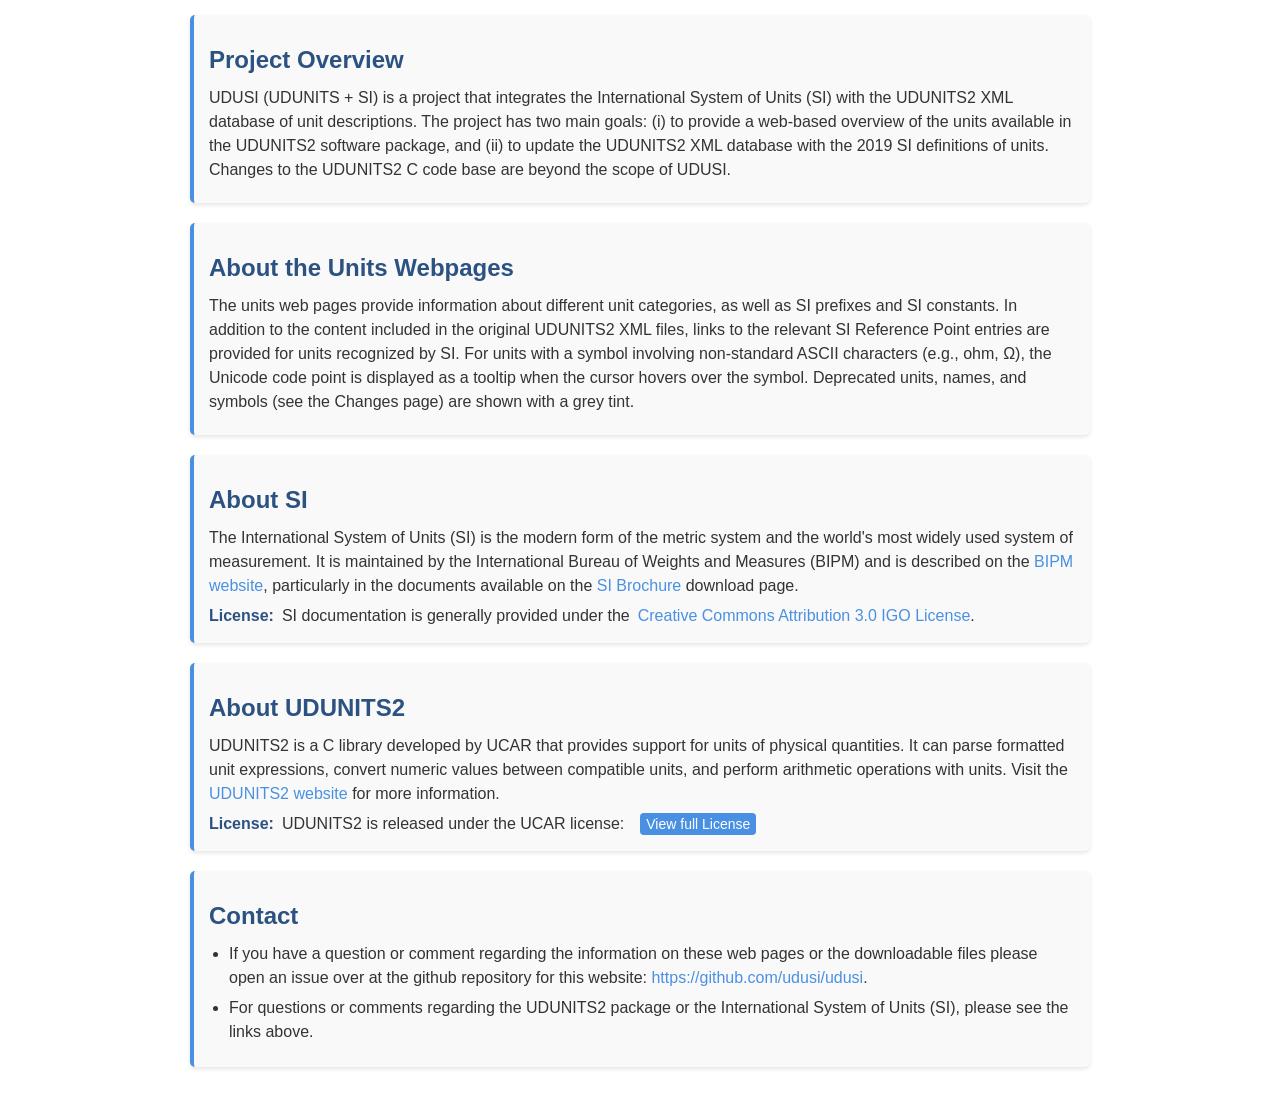
==== pages/about-page.html @ 998ddeda "Initial commit" ====
<!DOCTYPE html>
<html lang="en">
<head>
    <meta charset="UTF-8">
    <meta name="viewport" content="width=device-width, initial-scale=1.0">
    <title>About UDUSI</title>
    <link rel="stylesheet" href="../css/about-page.css">
    <style>
        /* Modal popup styles */
        .modal-btn {
            background-color: #4a90e2;
            color: white;
            padding: 3px 6px;
            border: none;
            border-radius: 4px;
            cursor: pointer;
            font-size: 14px;
            margin-left: 8px;
        }

        .modal-btn:hover {
            background-color: #2c5282;
        }

        .modal {
            display: none;
            position: fixed;
            z-index: 10;
            left: 0;
            top: 0;
            width: 100%;
            height: 100%;
            background-color: rgba(0, 0, 0, 0.5);
        }

        .modal-content {
            background-color: #fff;
            margin: 5% auto;
            padding: 20px;
            border: 1px solid #888;
            width: 75%;
            max-width: 700px;
            border-radius: 5px;
            position: relative;
            max-height: 85vh;
            overflow-y: auto;
        }

        .close-modal-btn {
            position: absolute;
            right: 20px;
            top: 10px;
            color: #aaa;
            font-size: 28px;
            font-weight: bold;
            cursor: pointer;
        }

        .close-modal-btn:hover {
            color: #333;
        }

        .license-text {
            font-family: monospace;
            white-space: pre-wrap;
            background-color: #f8f8f8;
            padding: 15px;
            border: 1px solid #ddd;
            border-radius: 4px;
            font-size: 12px;
            line-height: 1.4;
            margin-bottom: 10px;
        }

        /* Additional styles for more compact layout */
        .content-section h2 {
            margin-top: 12px;
            margin-bottom: 8px;
        }

        .content-section p {
            margin: 6px 0;
        }

        .license-info {
            display: flex;
            align-items: center;
            margin-top: 6px;
        }
    </style>
</head>
<body>
    <!-- Hidden provenance data that will be used by the main page -->
    <div id="provenance-data" class="provenance-metadata">
        <p>This About UDUSI was last updated on ___TIMESTAMP___.</p>
    </div>

    <div class="content-section">
        <h2>Project Overview</h2>
        <p>
            UDUSI (UDUNITS + SI) is a project that integrates the International System of Units (SI) with the UDUNITS2 XML database of unit descriptions.
            The project has two main goals:
            (i) to provide a web-based overview of the units available in the UDUNITS2 software package, and
            (ii) to update the UDUNITS2 XML database with the 2019 SI definitions of units. Changes to the UDUNITS2 C code base are beyond the scope of UDUSI.
        </p>
    </div>

    <div class="content-section">
        <h2>About the Units Webpages</h2>
        <p>
            The units web pages provide information about different unit categories, as well as SI prefixes and SI constants.
            In addition to the content included in the original UDUNITS2 XML files, links to the relevant SI Reference Point entries are provided for units recognized by SI.
            For units with a symbol involving non-standard ASCII characters (e.g., ohm, Ω), the Unicode code point is displayed as a tooltip when the cursor hovers over the symbol.
            Deprecated units, names, and symbols (see the Changes page) are shown with a grey tint.
        </p>
    </div>

    <div class="content-section">
        <h2>About SI</h2>
        <p>
            The International System of Units (SI) is the modern form of the metric system and the world's most widely used system of measurement.
            It is maintained by the International Bureau of Weights and Measures (BIPM) and is described on the
            <a href="https://www.bipm.org/en/measurement-units/" target="_blank">BIPM website</a>, particularly in the documents
            available on the <a href="https://www.bipm.org/en/publications/si-brochure" target="_blank">SI Brochure</a>  download page.
        </p>
        <div class="license-info">
            <strong>License:</strong>&ensp;SI documentation is generally provided under the&ensp;<a href="https://creativecommons.org/licenses/by/3.0/igo/" target="_blank">Creative Commons Attribution 3.0 IGO License</a>.
        </div>
    </div>

    <div class="content-section">
        <h2>About UDUNITS2</h2>
        <p>
            UDUNITS2 is a C library developed by UCAR that provides support for units of physical quantities.
            It can parse formatted unit expressions, convert numeric values between compatible units, and perform arithmetic operations with units.
            Visit the  <a href="https://www.unidata.ucar.edu/software/udunits/" target="_blank">UDUNITS2 website</a> for more information.
        </p>
        <div class="license-info">
            <strong>License:</strong>&ensp;UDUNITS2 is released under the UCAR license:&ensp;
            <button class="modal-btn" id="openLicenseBtn">View full License</button>
        </div>
    </div>

    <div class="content-section">
        <h2>Contact</h2>
        <ul>
            <li>
                If you have a question or comment regarding the information on these web pages or the downloadable files please open an issue
                over at the github repository for this website: <a href="https://github.com/udusi/udusi" target="_blank">https://github.com/udusi/udusi</a>.
            </li>
            <li>
                For questions or comments regarding the UDUNITS2 package or the International System of Units (SI), please see the links above.
            </li>
        </ul>
        </p>
    </div>

    <!-- License Modal -->
    <div id="licenseModal" class="modal">
        <div class="modal-content">
            <span class="close-modal-btn">&times;</span>
            <h2>UDUNITS2 License</h2>
            <div class="license-text">Copyright 2014 University Corporation for Atmospheric Research and contributors.
All rights reserved.

This software was developed by the Unidata Program Center of the
University Corporation for Atmospheric Research (UCAR)
<http://www.unidata.ucar.edu>.

Redistribution and use in source and binary forms, with or without modification,
are permitted provided that the following conditions are met:

   1) Redistributions of source code must retain the above copyright notice,
      this list of conditions and the following disclaimer.
   2) Redistributions in binary form must reproduce the above copyright notice,
      this list of conditions and the following disclaimer in the documentation
      and/or other materials provided with the distribution.
   3) Neither the names of the development group, the copyright holders, nor the
      names of contributors may be used to endorse or promote products derived
      from this software without specific prior written permission.
   4) This license shall terminate automatically and you may no longer exercise
      any of the rights granted to you by this license as of the date you
      commence an action, including a cross-claim or counterclaim, against
      the copyright holders or any contributor alleging that this software
      infringes a patent. This termination provision shall not apply for an
      action alleging patent infringement by combinations of this software with
      other software or hardware.

THE SOFTWARE IS PROVIDED "AS IS", WITHOUT WARRANTY OF ANY KIND, EXPRESS OR
IMPLIED, INCLUDING BUT NOT LIMITED TO THE WARRANTIES OF MERCHANTABILITY, FITNESS
FOR A PARTICULAR PURPOSE AND NONINFRINGEMENT. IN NO EVENT SHALL THE CONTRIBUTORS
OR COPYRIGHT HOLDERS BE LIABLE FOR ANY CLAIM, DAMAGES OR OTHER LIABILITY,
WHETHER IN AN ACTION OF CONTRACT, TORT OR OTHERWISE, ARISING FROM, OUT OF OR IN
CONNECTION WITH THE SOFTWARE OR THE USE OR OTHER DEALINGS WITH THE SOFTWARE.</div>
        </div>
    </div>

    <!-- Hidden provenance data that will be used by the main page -->
    <div id="provenance-data">
        <h3></h3>
        <p>
            This page provides information about the UDUSI project, which combines the International System of Units (SI) with
            the UDUNITS2 units database in XML format. It includes links to official websites and license information for both systems.
        </p>
    </div>

    <script>
        // Modal popup functionality
        const modal = document.getElementById("licenseModal");
        const btn = document.getElementById("openLicenseBtn");
        const closeBtn = document.getElementsByClassName("close-modal-btn")[0];

        btn.onclick = function() {
            modal.style.display = "block";
        }

        closeBtn.onclick = function() {
            modal.style.display = "none";
        }

        window.onclick = function(event) {
            if (event.target === modal) {
                modal.style.display = "none";
            }
        }
    </script>

    <script>
        window.addEventListener('load', () => {
            window.parent.postMessage({
                type: 'page-info',
                title: document.title,
                provenance: document.getElementById('provenance-data')?.innerHTML || ''
            }, '*');
        });
    </script>

</body>
</html>
---- css/about-page.css ----
/* Updated about-page.css with more compact spacing */
body {
    font-family: -apple-system, BlinkMacSystemFont, "Segoe UI", Roboto, Arial, sans-serif;
    line-height: 1.5; /* Slightly reduced from 1.6 */
    color: #333;
    padding: 15px; /* Reduced from 20px */
    max-width: 900px;
    margin: 0 auto;
    min-width: 768px; /* Match the min-width from navigation.css */
}

h1 {
    color: #4a90e2;
    border-bottom: 2px solid #4a90e2;
    padding-bottom: 8px; /* Reduced from 10px */
    margin-bottom: 15px; /* Reduced from 20px */
}

h2 {
    color: #2c5282;
    margin-top: 15px; /* Reduced from 20px */
    margin-bottom: 10px; /* Reduced from 15px */
}

.content-section {
    margin-bottom: 20px; /* Reduced from 30px */
    background-color: #f9f9f9;
    padding: 15px; /* Reduced from 20px */
    border-radius: 5px;
    border-left: 4px solid #4a90e2;
    box-shadow: 0 2px 4px rgba(0,0,0,0.1);
}

/* Empty contact section should take less space */
.content-section:last-of-type {
    padding: 8px 15px; /* Reduced from 10px 20px */
    margin-bottom: 8px; /* Reduced from 10px */
}

a {
    color: #4a90e2;
    text-decoration: none;
}

a:hover {
    text-decoration: underline;
}

strong {
    font-weight: 600;
    color: #2c5282;
}

ul {
    padding-left: 20px; /* Reduced from 25px */
    margin-top: 8px; /* Added to reduce space after paragraph */
    margin-bottom: 8px; /* Added to reduce space before next element */
}

li {
    margin-bottom: 6px; /* Reduced from 8px */
}

/* Added to reduce space between paragraphs */
p {
    margin-top: 8px;
    margin-bottom: 8px;
}

/* Provenance data hidden by default, used by the main page */
#provenance-data {
    display: none;
}
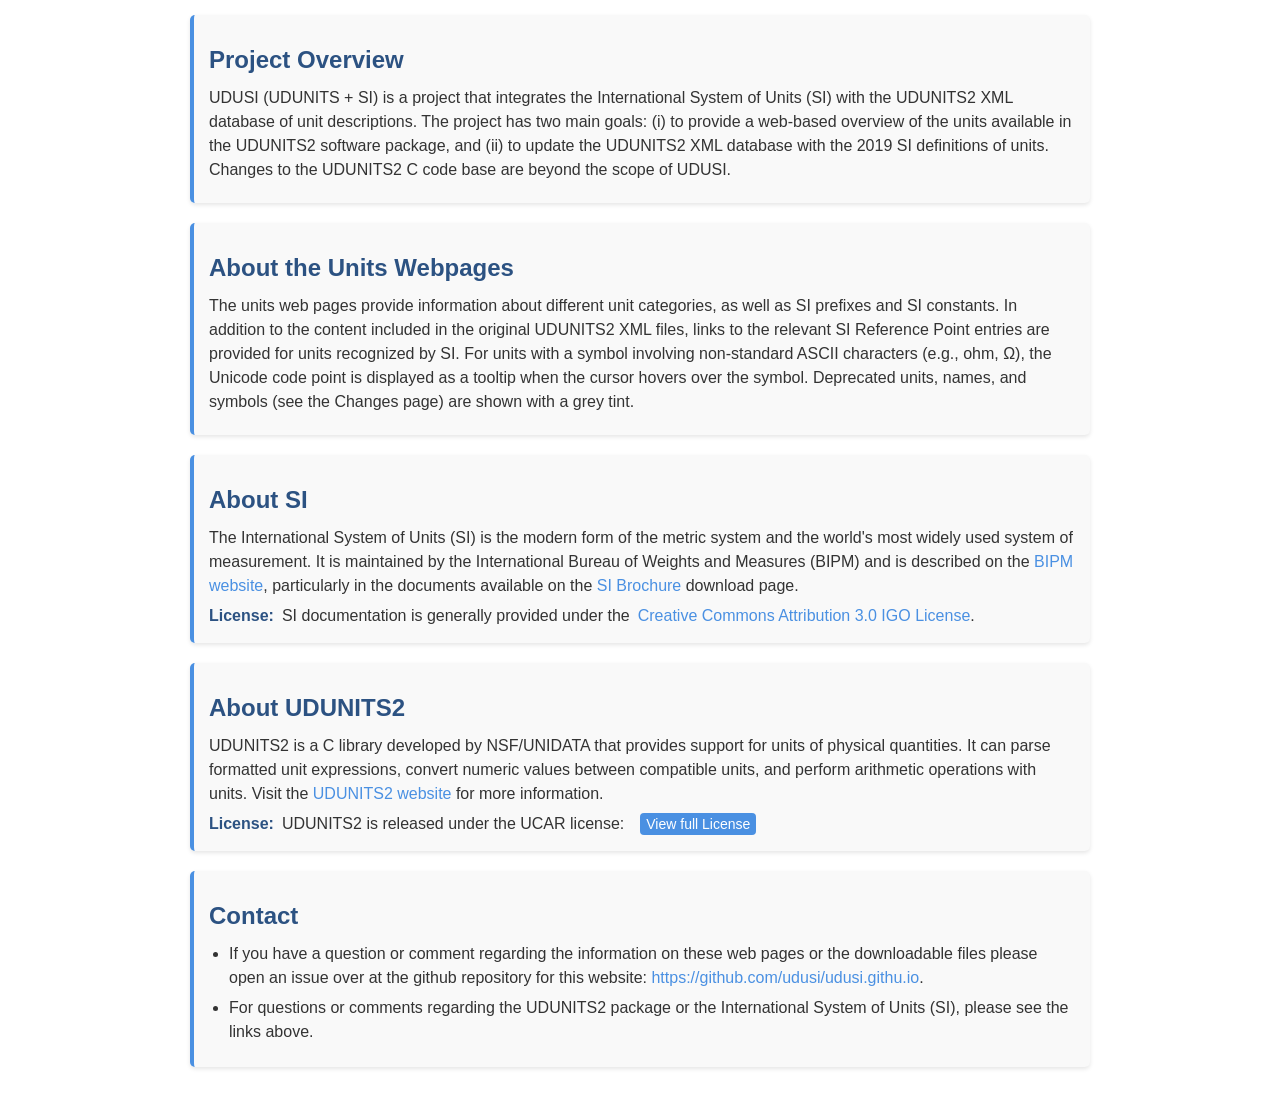
==== commit 4c17dd36: "Updated pages (doc. text, timestampes)" ====
--- a/pages/about-page.html
+++ b/pages/about-page.html
@@ -90,11 +90,6 @@
     </style>
 </head>
 <body>
-    <!-- Hidden provenance data that will be used by the main page -->
-    <div id="provenance-data" class="provenance-metadata">
-        <p>This About UDUSI was last updated on ___TIMESTAMP___.</p>
-    </div>
-
     <div class="content-section">
         <h2>Project Overview</h2>
         <p>
@@ -131,7 +126,7 @@
     <div class="content-section">
         <h2>About UDUNITS2</h2>
         <p>
-            UDUNITS2 is a C library developed by UCAR that provides support for units of physical quantities.
+            UDUNITS2 is a C library developed by NSF/UNIDATA that provides support for units of physical quantities.
             It can parse formatted unit expressions, convert numeric values between compatible units, and perform arithmetic operations with units.
             Visit the  <a href="https://www.unidata.ucar.edu/software/udunits/" target="_blank">UDUNITS2 website</a> for more information.
         </p>
@@ -146,7 +141,7 @@
         <ul>
             <li>
                 If you have a question or comment regarding the information on these web pages or the downloadable files please open an issue
-                over at the github repository for this website: <a href="https://github.com/udusi/udusi" target="_blank">https://github.com/udusi/udusi</a>.
+                over at the github repository for this website: <a href="https://github.com/udusi/udusi.github.io" target="_blank">https://github.com/udusi/udusi.githu.io</a>.
             </li>
             <li>
                 For questions or comments regarding the UDUNITS2 package or the International System of Units (SI), please see the links above.
@@ -201,6 +196,8 @@
         <p>
             This page provides information about the UDUSI project, which combines the International System of Units (SI) with
             the UDUNITS2 units database in XML format. It includes links to official websites and license information for both systems.
+            <br/><br/>
+            This About UDUSI page was last updated on 2026-03-03 07:54Z.
         </p>
     </div>
 
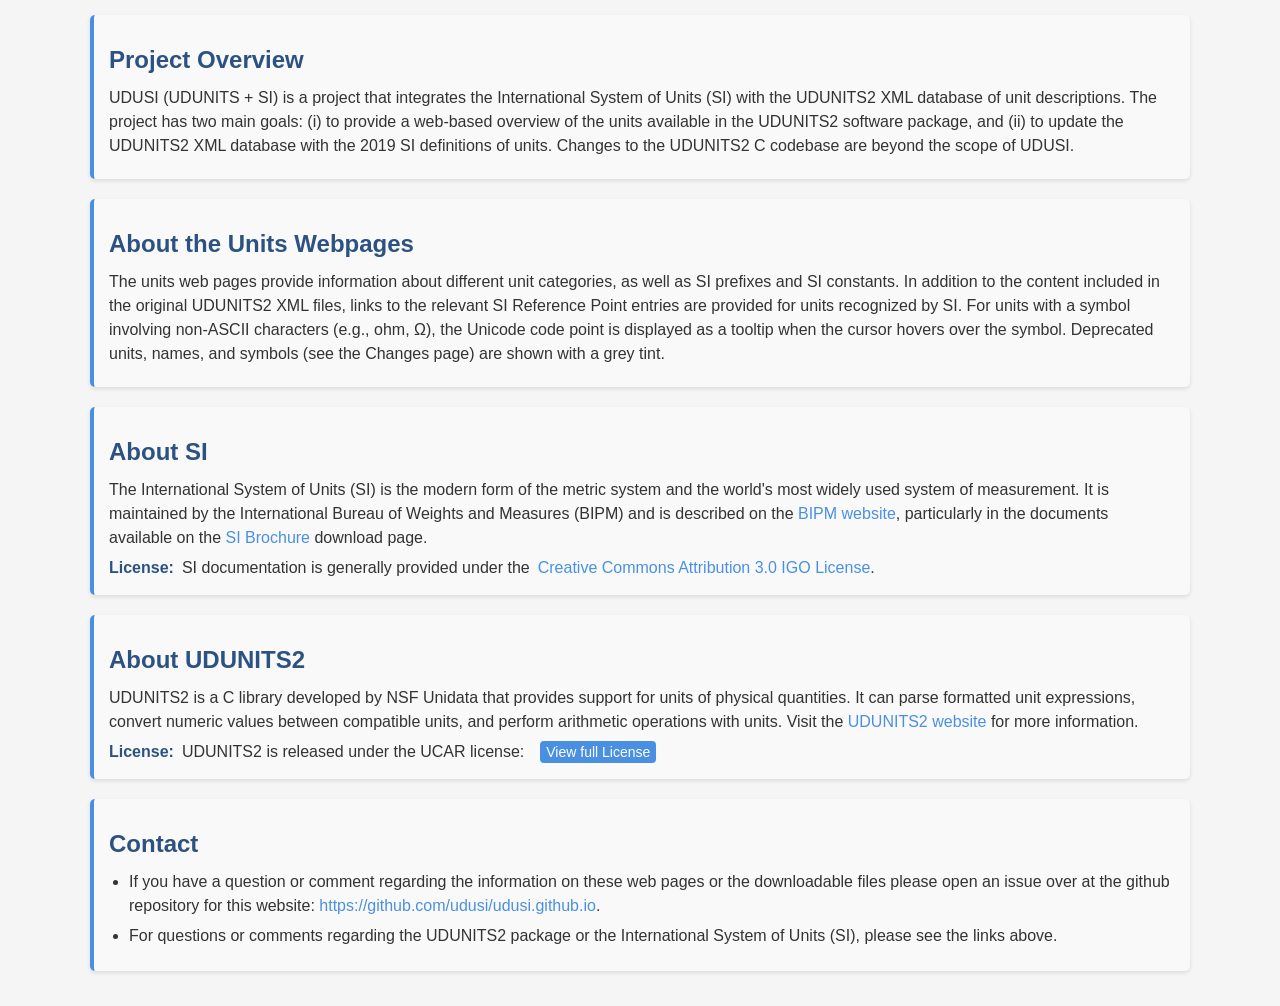
==== commit 715fcb40: "Include complementary information from QUDT and NVS P06 vocabularies." ====
--- a/pages/about-page.html
+++ b/pages/about-page.html
@@ -4,6 +4,8 @@
     <meta charset="UTF-8">
     <meta name="viewport" content="width=device-width, initial-scale=1.0">
     <title>About UDUSI</title>
+    <link rel="stylesheet" href="../css/theme.css">
+    <link rel="stylesheet" href="../css/main.css">
     <link rel="stylesheet" href="../css/about-page.css">
     <style>
         /* Modal popup styles */
@@ -96,7 +98,7 @@
             UDUSI (UDUNITS + SI) is a project that integrates the International System of Units (SI) with the UDUNITS2 XML database of unit descriptions.
             The project has two main goals:
             (i) to provide a web-based overview of the units available in the UDUNITS2 software package, and
-            (ii) to update the UDUNITS2 XML database with the 2019 SI definitions of units. Changes to the UDUNITS2 C code base are beyond the scope of UDUSI.
+            (ii) to update the UDUNITS2 XML database with the 2019 SI definitions of units. Changes to the UDUNITS2 C codebase are beyond the scope of UDUSI.
         </p>
     </div>
 
@@ -105,7 +107,7 @@
         <p>
             The units web pages provide information about different unit categories, as well as SI prefixes and SI constants.
             In addition to the content included in the original UDUNITS2 XML files, links to the relevant SI Reference Point entries are provided for units recognized by SI.
-            For units with a symbol involving non-standard ASCII characters (e.g., ohm, Ω), the Unicode code point is displayed as a tooltip when the cursor hovers over the symbol.
+            For units with a symbol involving non-ASCII characters (e.g., ohm, Ω), the Unicode code point is displayed as a tooltip when the cursor hovers over the symbol.
             Deprecated units, names, and symbols (see the Changes page) are shown with a grey tint.
         </p>
     </div>
@@ -126,7 +128,7 @@
     <div class="content-section">
         <h2>About UDUNITS2</h2>
         <p>
-            UDUNITS2 is a C library developed by NSF/UNIDATA that provides support for units of physical quantities.
+            UDUNITS2 is a C library developed by NSF Unidata that provides support for units of physical quantities.
             It can parse formatted unit expressions, convert numeric values between compatible units, and perform arithmetic operations with units.
             Visit the  <a href="https://www.unidata.ucar.edu/software/udunits/" target="_blank">UDUNITS2 website</a> for more information.
         </p>
@@ -141,13 +143,12 @@
         <ul>
             <li>
                 If you have a question or comment regarding the information on these web pages or the downloadable files please open an issue
-                over at the github repository for this website: <a href="https://github.com/udusi/udusi.github.io" target="_blank">https://github.com/udusi/udusi.githu.io</a>.
+                over at the github repository for this website: <a href="https://github.com/udusi/udusi.github.io" target="_blank">https://github.com/udusi/udusi.github.io</a>.
             </li>
             <li>
                 For questions or comments regarding the UDUNITS2 package or the International System of Units (SI), please see the links above.
             </li>
         </ul>
-        </p>
     </div>
 
     <!-- License Modal -->
@@ -197,40 +198,12 @@
             This page provides information about the UDUSI project, which combines the International System of Units (SI) with
             the UDUNITS2 units database in XML format. It includes links to official websites and license information for both systems.
             <br/><br/>
-            This About UDUSI page was last updated on 2026-03-03 07:54Z.
-        </p>
-    </div>
-
-    <script>
-        // Modal popup functionality
-        const modal = document.getElementById("licenseModal");
-        const btn = document.getElementById("openLicenseBtn");
-        const closeBtn = document.getElementsByClassName("close-modal-btn")[0];
-
-        btn.onclick = function() {
-            modal.style.display = "block";
-        }
-
-        closeBtn.onclick = function() {
-            modal.style.display = "none";
-        }
-
-        window.onclick = function(event) {
-            if (event.target === modal) {
-                modal.style.display = "none";
-            }
-        }
-    </script>
-
-    <script>
-        window.addEventListener('load', () => {
-            window.parent.postMessage({
-                type: 'page-info',
-                title: document.title,
-                provenance: document.getElementById('provenance-data')?.innerHTML || ''
-            }, '*');
-        });
-    </script>
+            This About UDUSI page was last updated on 2026-03-18 18:08:39 Z.
+        </p>
+    </div>
+
+    <script src="../js/about-page.js"></script>
+    <script src="../js/page-info.js"></script>
 
 </body>
 </html>
--- a/css/theme.css
+++ b/css/theme.css
@@ -0,0 +1,6 @@
+/* Theme colors — single source of truth */
+:root {
+    --color-accent: #4a90e2;
+    --color-accent-dark: #2c5282;
+    --color-accent-hover: #3a7bc8;
+}
--- a/css/main.css
+++ b/css/main.css
@@ -0,0 +1,128 @@
+/* Base styles — shared across all pages */
+
+body {
+    font-family: -apple-system, BlinkMacSystemFont, "Segoe UI", Roboto, Arial, sans-serif;
+    line-height: 1.6;
+    max-width: 1100px;
+    margin: 0 auto;
+    padding: 0px;
+    background-color: #f5f5f5;
+}
+
+.content-body {
+    background-color: white;
+    padding: 0px;
+    border-radius: 8px;
+    box-shadow: 0 2px 4px rgba(0,0,0,0.1);
+    margin-bottom: 20px;
+}
+
+.footnotes {
+    margin-top: 20px;
+    padding: 10px;
+    background-color: #f8f9fa;
+    border-radius: 4px;
+    font-size: 0.9em;
+    color: #666;
+}
+
+.footnotes p {
+    margin: 5px 0;
+    line-height: 1.4;
+}
+
+h1 {
+    color: var(--color-accent);
+    border-bottom: 2px solid var(--color-accent);
+    padding-bottom: 10px;
+    margin-bottom: 20px;
+}
+
+h2 {
+    color: var(--color-accent-dark);
+}
+
+h3 {
+    color: var(--color-accent-dark);
+}
+
+a {
+    color: var(--color-accent);
+    text-decoration: none;
+}
+
+a:hover {
+    text-decoration: underline;
+    color: var(--color-accent-dark);
+}
+
+/* Entity name — shared by unit cards and prefix table */
+.entity-name {
+    font-size: 1.2em;
+    font-weight: 700;
+}
+
+/* External link badges — shared by unit cards and prefix table */
+.ext-badge {
+    display: inline-block;
+    font-size: 0.72em;
+    font-weight: 500;
+    padding: 1px 5px;
+    border-radius: 3px;
+    text-decoration: none;
+    white-space: nowrap;
+    border: 1px solid transparent;
+    transition: opacity 0.15s;
+    position: relative;
+}
+
+.ext-badge:hover {
+    opacity: 0.85;
+}
+
+/* Badge tooltip — inherits badge colours */
+.badge-tooltip {
+    visibility: hidden;
+    opacity: 0;
+    position: absolute;
+    z-index: 10;
+    bottom: 125%;
+    left: 50%;
+    transform: translateX(-50%);
+    padding: 4px 8px;
+    border-radius: 4px;
+    font-size: 12px;
+    font-family: monospace;
+    line-height: 1.4;
+    white-space: nowrap;
+    box-shadow: 0 2px 8px rgba(0,0,0,0.15);
+    transition: opacity 0.3s;
+    pointer-events: none;
+    border: 1px solid;
+    border-color: inherit;
+    background-color: inherit;
+    color: inherit;
+}
+
+.ext-badge:hover .badge-tooltip {
+    visibility: visible;
+    opacity: 1;
+}
+
+.ext-badge--si {
+    color: #1a56a0;
+    border-color: var(--color-accent);
+    background-color: #eaf2ff;
+}
+
+.ext-badge--qudt {
+    color: #8a4800;
+    border-color: #c87800;
+    background-color: #fff4e0;
+}
+
+.ext-badge--nvs {
+    color: #1a6635;
+    border-color: #2e8b57;
+    background-color: #e6f4ec;
+}
--- a/css/about-page.css
+++ b/css/about-page.css
@@ -1,25 +1,19 @@
 /* Updated about-page.css with more compact spacing */
 body {
-    font-family: -apple-system, BlinkMacSystemFont, "Segoe UI", Roboto, Arial, sans-serif;
-    line-height: 1.5; /* Slightly reduced from 1.6 */
+    line-height: 1.5;
     color: #333;
-    padding: 15px; /* Reduced from 20px */
-    max-width: 900px;
-    margin: 0 auto;
-    min-width: 768px; /* Match the min-width from navigation.css */
+    padding: 15px;
+    min-width: 768px;
 }
 
 h1 {
-    color: #4a90e2;
-    border-bottom: 2px solid #4a90e2;
-    padding-bottom: 8px; /* Reduced from 10px */
-    margin-bottom: 15px; /* Reduced from 20px */
+    padding-bottom: 8px;
+    margin-bottom: 15px;
 }
 
 h2 {
-    color: #2c5282;
-    margin-top: 15px; /* Reduced from 20px */
-    margin-bottom: 10px; /* Reduced from 15px */
+    margin-top: 15px;
+    margin-bottom: 10px;
 }
 
 .content-section {
@@ -27,7 +21,7 @@
     background-color: #f9f9f9;
     padding: 15px; /* Reduced from 20px */
     border-radius: 5px;
-    border-left: 4px solid #4a90e2;
+    border-left: 4px solid var(--color-accent);
     box-shadow: 0 2px 4px rgba(0,0,0,0.1);
 }
 
@@ -37,18 +31,9 @@
     margin-bottom: 8px; /* Reduced from 10px */
 }
 
-a {
-    color: #4a90e2;
-    text-decoration: none;
-}
-
-a:hover {
-    text-decoration: underline;
-}
-
 strong {
     font-weight: 600;
-    color: #2c5282;
+    color: var(--color-accent-dark);
 }
 
 ul {
